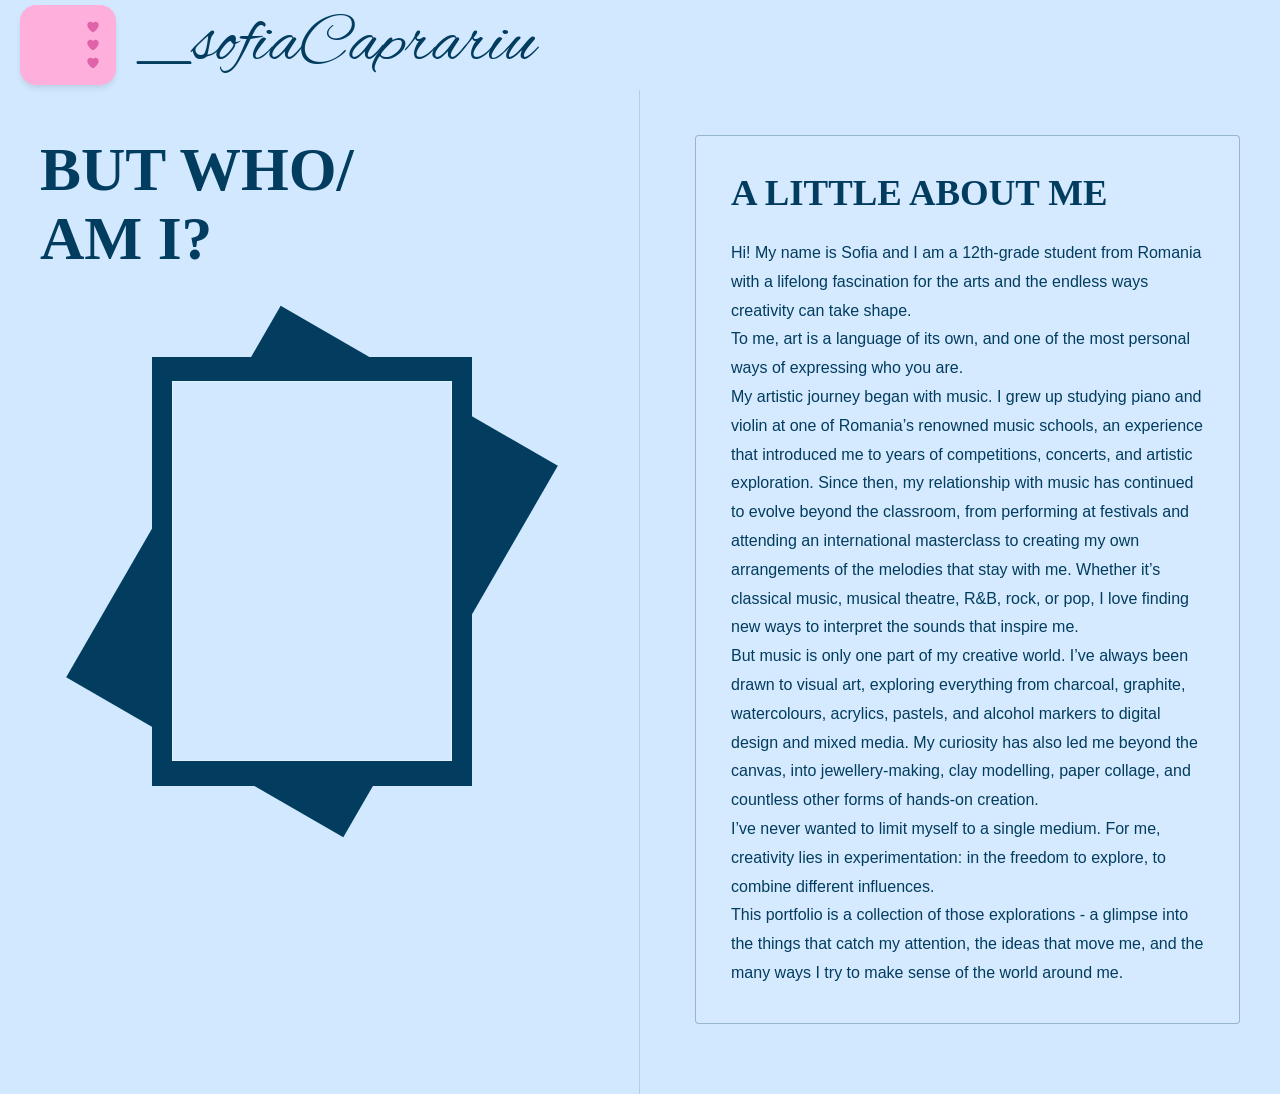
==== me.html @ ed1b7162 "Add portfolio website" ====
<!DOCTYPE html>
<html lang="ro">

<head>

    <meta charset="UTF-8">

    <meta name="viewport"
          content="width=device-width, initial-scale=1.0">

    <title>Me - Sofia Caprariu</title>

<link rel="stylesheet" href="style.css">
<link rel="stylesheet" href="menu.css">
</head>


<body>


    <!-- ==================================================
         HEADER
    ================================================== -->

    <div id="site-menu"></div>
    <!-- ==================================================
         ME CONTENT
    ================================================== -->

    <main class="me-page">


        <!-- STÂNGA -->

        <section class="me-left">


            <h1 class="me-question">

                BUT WHO/<span class="tab-space"></span><br>
                AM I?

            </h1>


            <!-- FRAME -->

            <div class="photo-frame">

                <!--
                    CÂND VREI SĂ PUI POZA,
                    o poți pune aici:

                    <img src="me.jpg" alt="Sofia">
                -->

                <div class="photo-placeholder">

                    <!-- POZA VA VENI AICI -->

                </div>

            </div>


        </section>


        <!-- DREAPTA -->

        <section class="me-right">


            <div class="introduction-box">

                <h2>
                    A LITTLE ABOUT ME
                </h2>


                <p>
                    Hi! My name is Sofia and I am a 12th-grade student from Romania with a lifelong fascination for the arts and the endless ways creativity can take shape.
                </p>
                <p>
                    To me, art is a language of its own, and one of the most personal ways of expressing who you are.
                </p>
                <p>
                    My artistic journey began with music. I grew up studying piano and violin at one of Romania’s renowned music schools, an experience that introduced me to years of competitions, concerts, and artistic exploration. Since then, my relationship with music has continued to evolve beyond the classroom, from performing at festivals and attending an international masterclass to creating my own arrangements of the melodies that stay with me. Whether it’s classical music, musical theatre, R&B, rock, or pop, I love finding new ways to interpret the sounds that inspire me.
                </p>
                <p>
                    But music is only one part of my creative world. I’ve always been drawn to visual art, exploring everything from charcoal, graphite, watercolours, acrylics, pastels, and alcohol markers to digital design and mixed media. My curiosity has also led me beyond the canvas, into jewellery-making, clay modelling, paper collage, and countless other forms of hands-on creation.
                </p>
                <p>
                    I’ve never wanted to limit myself to a single medium. For me, creativity lies in experimentation: in the freedom to explore, to combine different influences.
                </p>
                <p>
                    This portfolio is a collection of those explorations - a glimpse into the things that catch my attention, the ideas that move me, and the many ways I try to make sense of the world around me.
                </p>

            </div>


        </section>


    </main>

<script src="menu.js"></script>
</body>

</html>
---- style.css ----
@import url('https://fonts.googleapis.com/css2?family=Alex+Brush&display=swap');


/* ==================================================
   GENERAL
================================================== */

* {
    box-sizing: border-box;
}


body {

    margin: 0;

    padding: 0;

    background-color: #D1E8FF;

    font-family: Arial, Helvetica, sans-serif;

    color: #023C5E;

    overflow-x: hidden;

}


/* ==================================================
   HEADER
================================================== */

.google-header {

    display: flex;

    align-items: center;

    padding: 10px 20px;

    height: 90px;

    width: 100%;

    box-sizing: border-box;

}


/* ==================================================
   MENU CONTAINER
================================================== */

.menu-container {

    position: relative;

    width: 96px;

    flex-shrink: 0;

    transition: width 0.4s ease;

}


/*
   CÃ‚ND MENIUL SE DESCHIDE,
   SPAÈšIUL HEADER-ULUI CREÈ˜TE.
*/

.menu-container:has(.dropdown-menu.active) {

    width: 340px;

}


/* ==================================================
   HEART BUTTON
================================================== */

.heart-menu-btn {

    background-color: #FEAFDC;

    display: flex;

    align-items: center;

    justify-content: flex-end;

    padding-right: 16px;

    width: 96px;

    height: 80px;

    border-radius: 16px;

    border: none;

    box-shadow:
        0 4px 6px -1px rgba(0,0,0,0.1);

    cursor: pointer;

}


.heart-menu-btn:active {

    transform: scale(0.95);

}


.heart-stack {

    display: flex;

    flex-direction: column;

    gap: 4px;

}


.heart-icon {

    width: 14px;

    height: 14px;

    fill: #DF63A9;

}


/* ==================================================
   MAIN MENU
================================================== */

.dropdown-menu {

    display: none;

    position: absolute;

    left: 0;

    top: 88px;

    width: 320px;

    padding: 8px;

    background-color: #FFD4EC;

    border: 1px solid #fbcfe8;

    border-radius: 16px;

    box-shadow:
        0 10px 15px -3px rgba(0,0,0,0.1);

    z-index: 100;

    flex-direction: column;

    gap: 4px;

}


.dropdown-menu.active {

    display: flex;

}


/* ==================================================
   MAIN MENU BUTTONS
================================================== */

.menu-item {

    display: flex;

    align-items: center;

    justify-content: space-between;

    width: 100%;

    padding: 10px 16px;

    border: none;

    border-radius: 12px;

    background-color: transparent;

    color: #831843;

    font-family: Arial, Helvetica, sans-serif;

    font-size: 14px;

    font-weight: 500;

    letter-spacing: 1px;

    text-decoration: none;

    text-align: left;

    cursor: pointer;

}


.menu-item:hover {

    background-color: rgba(255,255,255,0.4);

}


.heart-icon-small {

    width: 14px;

    height: 14px;

    fill: #DF63A9;

    flex-shrink: 0;

}


/* ==================================================
   ART WRAPPER
================================================== */

.art-menu-wrapper {

    position: relative;

}


/* ==================================================
   ART SUBMENU
================================================== */

.art-submenu {

    display: none;

    position: absolute;

    left: calc(100% + 25px);

    top: -35px;

    z-index: 200;

}


.art-submenu.active {

    display: flex;

    align-items: center;

}


/* =====================================================
   ART THINKING BUBBLES
   ===================================================== */

.art-menu-wrapper {
    position: relative;
}


.thinking-bubbles {
    position: absolute;

    left: 190px;
    top: 10px;

    width: 330px;
    height: 220px;

    display: none;

    pointer-events: none;

    z-index: 100;
}


.thinking-bubbles.active {
    display: block;
}


/* fiecare bulÄƒ */

.thinking-bubble {
    position: absolute;

    border-radius: 50%;

    background: rgba(255,255,255,0.12);

    border: 1px solid rgba(254,175,220,0.75);

    pointer-events: auto;

    box-sizing: border-box;
}


/* cea mai micÄƒ - JOS */

.bubble-1 {

    width: 34px;
    height: 34px;

    left: 0;
    bottom: 5px;
}


/* a doua - mai sus È™i mai mare */

.bubble-2 {

    width: 54px;
    height: 54px;

    left: 55px;
    bottom: 42px;

    opacity: 0.8;
}


/* ultima - cea mai mare, lÃ¢ngÄƒ meniu */

.bubble-3 {

    width: 78px;
    height: 78px;

    left: 125px;
    bottom: 92px;
}


/* arcul roz din interior */

.bubble-arc {

    position: absolute;

    width: 80%;
    height: 80%;

    left: 10%;
    top: 10%;

    border-radius: 50%;

    border: 1px solid transparent;

    border-top-color: #FEAFDC;
    border-left-color: #FEAFDC;

    transform: rotate(-25deg);

    box-sizing: border-box;
}


/* mini meniul */

.art-mini-menu {

    position: absolute;

    left: 205px;
    bottom: 45px;

    width: 190px;

    padding: 7px;

    background: #FFD4EC;

    border: 1px solid #fbcfe8;

    border-radius: 16px;

    display: flex;

    flex-direction: column;

    gap: 3px;

    pointer-events: auto;

    box-shadow:
        0 10px 25px rgba(0,0,0,0.12);
}


.mini-menu-item {

    display: flex;

    justify-content: space-between;

    align-items: center;

    padding: 10px 13px;

    border-radius: 11px;

    text-decoration: none;

    color: #831843;

    font-family: Arial, Helvetica, sans-serif;

    font-size: 12px;

    font-weight: 300;

    letter-spacing: 1px;

    transition: background 0.2s ease;
}


.mini-menu-item:hover {

    background: rgba(255,255,255,0.45);

}


/* ==================================================
   ART TABLE
================================================== */

.art-table {

    width: 225px;

    padding: 8px;

    background-color: rgba(255,212,236,0.95);

    border: 1px solid #fbcfe8;

    border-radius: 16px;

    box-shadow:
        0 10px 15px -3px rgba(0,0,0,0.08);

}


/* ==================================================
   ART ITEMS
================================================== */

.art-item {

    display: flex;

    align-items: center;

    justify-content: space-between;

    width: 100%;

    padding: 11px 14px;

    border-radius: 11px;

    color: #831843;

    font-family: Arial, Helvetica, sans-serif;

    font-size: 13px;

    font-weight: 300;

    letter-spacing: 1.5px;

    text-decoration: none;

}


.art-item:hover {

    background-color: rgba(255,255,255,0.45);

}


/* ==================================================
   HEADER TITLE
================================================== */

.header-title {

    flex-grow: 1;

    color: #023C5E;

    font-family: "Alex Brush", cursive;

    font-size: 5.5vw;

    line-height: 90px;

    text-align: justify;

    text-align-last: justify;

    padding-left: 20px;

    white-space: nowrap;

    user-select: none;

    transition: all 0.4s ease;

}


/* ==================================================
   HOMEPAGE HERO
================================================== */

.hero-container {

    position: relative;

    width: 100%;

    min-height: calc(100vh - 90px);

    padding: 55px 40px 55px 40px;

    display: flex;

    flex-direction: column;

    justify-content: space-between;

    transition: all 0.45s ease;

}


/* ==================================================
   WHAT ARE WE WITHOUT ART
================================================== */

.hero-title {

    font-family: "Times New Roman", Times, serif;

    font-weight: bold;

    color: #023C5E;

    /*
       MAI MARE.
    */

    font-size: clamp(5rem, 7.2vw, 8.5rem);

    /*
       MAI MULT SPAÈšIU ÃŽNTRE RÃ‚NDURI.
    */

    line-height: 1.18;

    letter-spacing: 1px;

    margin: 0;

    width: 78%;

    text-transform: uppercase;

    text-align: left;

    z-index: 10;

    transition:
        transform 0.45s ease,
        font-size 0.45s ease,
        width 0.45s ease;

}


/*
   CÃ‚ND MENIUL ESTE DESCHIS:

   - se mutÄƒ spre dreapta
   - se micÈ™oreazÄƒ puÈ›in
   - are mai puÈ›in spaÈ›iu disponibil
   - nu mai poate fi acoperit de meniu
*/

.hero-container.menu-open .hero-title {

    transform: translateX(300px);

    width: calc(100% - 340px);

    font-size: clamp(3.8rem, 5.5vw, 6.5rem);

}


/* ==================================================
   CREATIVE PORTFOLIO
================================================== */

.hero-subtitle {

    align-self: flex-end;

    margin-top: 40px;

    color: #023C5E;

    font-family: Arial, Helvetica, sans-serif;

    font-size: 1.5rem;

    font-weight: 300;

    letter-spacing: 6px;

    text-align: right;

    z-index: 10;

}


/* ==================================================
   INNER PAGES
================================================== */

.inner-page {

    min-height: calc(100vh - 90px);

    padding: 70px 40px;

    color: #023C5E;

}


.inner-page h1 {

    font-family: "Times New Roman", Times, serif;

    font-size: 5rem;

    margin: 0 0 25px 0;

}


.inner-page p {

    font-size: 1.1rem;

    font-weight: 300;

    letter-spacing: 2px;

}


/* ==================================================
   ME PAGE
================================================== */

.me-page {

    min-height: calc(100vh - 90px);

    display: grid;

    grid-template-columns: 1fr 1fr;

    width: 100%;

}


/* ==================================================
   LEFT SIDE
================================================== */

.me-left {

    padding: 45px 55px 70px 40px;

    border-right: 1px solid rgba(2,60,94,0.15);

}


/* TITLUL */

.me-question {

    font-family: "Times New Roman", Times, serif;

    font-weight: bold;

    color: #023C5E;

    font-size: clamp(3rem, 4.8vw, 5.8rem);

    line-height: 1.12;

    margin: 0 0 55px 0;

    text-transform: uppercase;

}


/* TAB SPATIU */

.me-question .tab-space {

    display: inline-block;

    width: 1.3em;

}


/* ==================================================
   PHOTO FRAME
================================================== */

.photo-frame {

    position: relative;

    width: min(390px, 85%);

    aspect-ratio: 4 / 5;

    margin: 0 auto;

}


/*
   DREPTUNGHIUL DIN SPATE
*/

.photo-frame::before {

    content: "";

    position: absolute;

    width: 82%;

    height: 88%;

    left: 9%;

    top: 6%;

    background-color: #023C5E;

    transform: rotate(30deg);

    z-index: 1;

}


/*
   DREPTUNGHIUL DIN FAÈšÄ‚
*/

.photo-frame::after {

    content: "";

    position: absolute;

    width: 82%;

    height: 88%;

    left: 9%;

    top: 6%;

    background-color: #023C5E;

    z-index: 2;

}


/*
   ZONA UNDE VEI PUNE POZA

   momentan este goalÄƒ.
*/

.photo-placeholder {

    position: absolute;

    width: 72%;

    height: 78%;

    left: 14%;

    top: 11%;

    background-color: #D1E8FF;

    border: 1px solid rgba(255,255,255,0.35);

    z-index: 3;

    overflow: hidden;

}


.photo-placeholder img {

    width: 100%;

    height: 100%;

    object-fit: cover;

}


/* ==================================================
   RIGHT SIDE
================================================== */

.me-right {

    padding: 45px 40px 70px 55px;

    display: flex;

    align-items: flex-start;

}


/*
   TEXT BOX
*/

.introduction-box {

    width: 100%;

    max-width: 650px;

    min-height: 420px;

    padding: 35px;

    border: 1px solid rgba(2,60,94,0.3);

    background-color: rgba(255,255,255,0.12);

    border-radius: 4px;

}


/*
   Titlul din text box
*/

.introduction-box h2 {

    margin: 0 0 25px 0;

    font-family: "Times New Roman", Times, serif;

    font-size: 2.3rem;

    text-transform: uppercase;

    color: #023C5E;

}


/*
   AICI ÃŽÈšI SCRII INTRODUCEREA
*/

.introduction-box p {

    margin: 0;

    font-family: Arial, Helvetica, sans-serif;

    font-size: 1rem;

    line-height: 1.8;

    font-weight: 300;
  color: #023C5E;

}


/* ==================================================
   TABLET
================================================== */

@media (max-width: 1000px) {

    .hero-title {

        font-size: 6rem;

    }

    .hero-container.menu-open .hero-title {

        transform: translateX(280px);

        width: calc(100% - 310px);

        font-size: 4.3rem;

    }


    .me-left {

        padding-right: 35px;

    }


    .me-right {

        padding-left: 35px;

    }

}


/* ==================================================
   MOBILE
================================================== */

@media (max-width: 700px) {


    .google-header {

        padding: 10px 15px;

    }


    .header-title {

        font-size: 9vw;

        padding-left: 12px;

    }


    /*
       Pe telefon meniul nu mai poate
       Ã®mpinge tot hero-ul atÃ¢t de mult.
    */

    .menu-container:has(.dropdown-menu.active) {

        width: 280px;

    }


    .dropdown-menu {

        width: 265px;

    }


    .hero-container {

        padding: 40px 25px;

    }


    .hero-title {

        width: 100%;

        font-size: 4rem;

    }


    .hero-container.menu-open .hero-title {

        transform: translateX(0);

        width: 100%;

        font-size: 3.2rem;

        margin-top: 330px;

    }


    /*
       Submeniul Art pe telefon
    */

    .art-submenu {

        position: relative;

        left: 0;

        top: 0;

        margin-left: 15px;

        margin-top: 10px;

    }


    .thinking-bubbles {

        width: 65px;

        height: 150px;

    }


    .bubble-1 {

        left: 0;

    }


    .bubble-2 {

        left: 18px;

    }


    .bubble-3 {

        left: 36px;

    }


    /*
       ME DEVINE O SINGURÄ‚ COLOANÄ‚
    */

    .me-page {

        grid-template-columns: 1fr;

    }


    .me-left {

        border-right: none;

        border-bottom: 1px solid rgba(2,60,94,0.15);

        padding: 40px 25px 60px;

    }


    .me-right {

        padding: 50px 25px 70px;

    }


    .me-question {

        font-size: 3.2rem;

        margin-bottom: 45px;

    }


    .photo-frame {

        width: min(340px, 90%);

    }


    .introduction-box {

        min-height: 350px;

        padding: 25px;

    }

}

/* =========================
   ART THINKING BUBBLES
   ========================= */

.art-menu-wrapper {
    position: relative;
}

.thinking-bubbles {
    position: absolute;
    left: 190px;
    top: -5px;
    width: 340px;
    height: 145px;
    display: none;
    pointer-events: none;
    z-index: 500;
}

.thinking-bubbles.active {
    display: block;
}

.thinking-bubble {
    position: absolute;
    border-radius: 50%;
    background: rgba(255,255,255,0.10);
    border: 1px solid rgba(254,175,220,0.8);
    box-sizing: border-box;
    pointer-events: none;
}

/* smallest bubble - closest to ART */

.bubble-1 {
    width: 17px;
    height: 17px;
    left: 100px;
    top: 75px;
}

/* middle bubble */

.bubble-2 {
    width: 25px;
    height: 25px;
    left: 135px;
    top: 47px;
    opacity: 0.8;
}

/* biggest bubble - closest to submenu */

.bubble-3 {
    width: 35px;
    height: 35px;
    left: 170px;
    top: 18px;
}

/* pink arc inside every bubble */

.bubble-arc {
    position: absolute;
    width: 80%;
    height: 80%;
    left: 10%;
    top: 10%;
    border-radius: 50%;
    border: 1px solid transparent;
    border-top-color: #FEAFDC;
    border-left-color: #FEAFDC;
    transform: rotate(-25deg);
    box-sizing: border-box;
}

/* ART mini menu */

.art-mini-menu {
    position: absolute;
    left: 205px;
    top: 0;
    bottom: auto;
    width: 190px;
    padding: 7px;
    background: #FFD4EC;
    border: 1px solid #fbcfe8;
    border-radius: 16px;

    display: flex;
    flex-direction: column;
    gap: 3px;

    pointer-events: auto;

    box-shadow: 0 10px 25px rgba(0,0,0,0.12);
    z-index: 510;
}
---- menu.css ----
/* ==================================================
   COMMON HEADER
================================================== */

.google-header {

    position: relative;

    width: 100%;

    min-height: 90px;

    display: flex;

    align-items: flex-start;

    justify-content: space-between;

    padding: 16px;

    box-sizing: border-box;

    z-index: 20000;

}


/* ==================================================
   MENU CONTAINER
================================================== */

.menu-container {

    position: relative;

    z-index: 30000;

}


/* ==================================================
   MENU BUTTON
================================================== */

.heart-menu-btn {

    width: 96px;

    height: 80px;

    border: none;

    border-radius: 16px;

    background-color: #FEAFDC;

    padding-right: 16px;

    display: flex;

    justify-content: flex-end;

    align-items: center;

    cursor: pointer;

}


/* ==================================================
   THREE HEARTS
================================================== */

.heart-stack {
    display: flex;
    flex-direction: column;
    align-items: center;
    justify-content: center;
    gap: 4px;
}

.heart-icon {
    width: 14px;
    height: 14px;
    fill: #DF63A9;
    flex-shrink: 0;
}



/* ==================================================
   MAIN DROPDOWN
================================================== */

.dropdown-menu {

    position: absolute;

    top: 88px;

    left: 0;

    width: 224px;

    padding: 8px;

    box-sizing: border-box;

    background-color: #FFD4EC;

    border: 1px solid #fbcfe8;

    border-radius: 16px;

    display: none;

    flex-direction: column;

    gap: 4px;

    z-index: 30000;

}


.dropdown-menu.active {

    display: flex;

}


/* ==================================================
   MAIN MENU ITEMS
================================================== */

.menu-item {
    width: 100%;
    min-height: 38px;
    box-sizing: border-box;

    padding: 9px 13px;

    border-radius: 11px;
    border: none;

    display: flex;
    align-items: center;
    justify-content: space-between;

    background: transparent;

    color: #831843;

    font-family: Arial, Helvetica, sans-serif;
    font-size: 14px;
    font-weight: 500;

    text-decoration: none;

    cursor: pointer;
}


.menu-item:hover {

    background-color: rgba(255,255,255,0.4);

}


/* ==================================================
   SMALL HEARTS
================================================== */

.heart-icon-small {
    width: 14px;
    height: 14px;
    min-width: 14px;
    min-height: 14px;
    fill: #DF63A9;
    flex-shrink: 0;
}


/* ==================================================
   ART WRAPPER
================================================== */

.art-menu-wrapper {

    position: relative;

}


/* ==================================================
   THINKING BUBBLES
================================================== */

.thinking-bubbles {

    position: absolute;

    left: 224px;

    top: 70px;

    width: 205px;

    height: 100px;

    display: none;

    pointer-events: none;

    z-index: 31000;

}


.thinking-bubbles.active {

    display: block;

}


/* ==================================================
   BUBBLES
================================================== */

.thinking-bubble {

    position: absolute;

    border-radius: 50%;

    background: rgba(255,255,255,0.12);

    border: 1px solid rgba(254,175,220,0.75);

    box-sizing: border-box;

    pointer-events: auto;

}


.bubble-1 {

    width: 14px;

    height: 14px;

    left: 2px;

    top: 70px;

}


.bubble-2 {

    width: 21px;

    height: 21px;

    left: 32px;

    top: 47px;

    opacity: 0.8;

}


.bubble-3 {

    width: 29px;

    height: 29px;

    left: 66px;

    top: 20px;

}


/* ==================================================
   PINK ARC INSIDE BUBBLES
================================================== */

.bubble-arc {

    position: absolute;

    width: 80%;

    height: 80%;

    left: 10%;

    top: 10%;

    border-radius: 50%;

    border: 1px solid transparent;

    border-top-color: #FEAFDC;

    border-left-color: #FEAFDC;

    transform: rotate(-25deg);

    box-sizing: border-box;

}


/* ==================================================
   ART MINI MENU
================================================== */

.art-mini-menu {

    position: absolute;

    left: 102px;

    top: 0;

    width: 190px;

    padding: 7px;

    box-sizing: border-box;

    background: #FFD4EC;

    border: 1px solid #fbcfe8;

    border-radius: 16px;

    display: flex;

    flex-direction: column;

    gap: 3px;

    pointer-events: auto;

    box-shadow: 0 10px 25px rgba(0,0,0,0.12);

}


/* ==================================================
   ART MINI MENU ITEMS
================================================== */

.mini-menu-item {

    display: flex;

    justify-content: space-between;

    align-items: center;

    padding: 9px 13px;

    border-radius: 11px;

    text-decoration: none;

    color: #831843;

    font-family: Arial, Helvetica, sans-serif;

    font-size: 13px;

    font-weight: 500;

}


.mini-menu-item:hover {

    background-color: rgba(255,255,255,0.4);

}


/* ==================================================
   HEADER TITLE
================================================== */

.header-title {

    color: #023C5E;

    font-family: "Alex Brush", cursive;

    font-size: 42px;

    line-height: 1;

    padding-top: 8px;

    padding-right: 10px;

}


/* ==================================================
   MUSIC PAGE
   MENU MUST STAY ABOVE SIDEBAR
================================================== */

.music-page .google-header {

    position: relative;

    z-index: 20000;

}


.music-page .menu-container {

    position: relative;

    z-index: 30000;

}


.music-page .dropdown-menu {

    z-index: 30000;

}


.music-page .thinking-bubbles {

    z-index: 31000;

}


/* ==================================================
   MOBILE
================================================== */

@media (max-width: 700px) {

    .header-title {

        font-size: 32px;

    }

    .heart-menu-btn {

        width: 80px;

        height: 70px;

    }

    .dropdown-menu {

        width: 224px;

    }

    .thinking-bubbles {

        left: 190px;

        top: 65px;

    }
}


/* ==================================================
   FINAL ART MENU POSITION
   SAME POSITION ON EVERY PAGE
================================================== */

.thinking-bubbles {
    top: 0 !important;
    left: 224px !important;
}


/* mini menu stays aligned with ART */

.art-mini-menu {
    top: 0 !important;
    left: 102px !important;
    bottom: auto !important;
}


/* keep the bubbles exactly the same size */

.bubble-1 {
    width: 14px !important;
    height: 14px !important;
    left: 2px !important;
    top: 70px !important;
    bottom: auto !important;
}

.bubble-2 {
    width: 21px !important;
    height: 21px !important;
    left: 32px !important;
    top: 47px !important;
    bottom: auto !important;
    opacity: 0.8;
}

.bubble-3 {
    width: 29px !important;
    height: 29px !important;
    left: 66px !important;
    top: 20px !important;
    bottom: auto !important;
}


/* ==================================================
   FINAL SHARED HEADER
   These rules keep the header consistent on every page.
   The title uses the same scale as the original homepage.
================================================== */

.google-header {
    position: relative;
    display: flex;
    align-items: center;
    justify-content: space-between;
    width: 100%;
    height: 90px;
    min-height: 90px;
    padding: 10px 20px;
    box-sizing: border-box;
    z-index: 20000;
}

.menu-container {
    position: relative;
    width: 96px;
    flex: 0 0 96px;
    transition: width 0.4s ease;
    z-index: 30000;
}

.menu-container:has(.dropdown-menu.active) {
    width: 340px;
    flex-basis: 340px;
}

.header-title {
    flex-grow: 1;
    min-width: 0;
    color: #023C5E;
    font-family: "Alex Brush", cursive;
    font-size: 5.5vw;
    line-height: 90px;
    text-align: justify;
    text-align-last: justify;
    padding-left: 20px;
    padding-right: 0;
    padding-top: 0;
    white-space: nowrap;
    user-select: none;
    transition: all 0.4s ease;
}

@media (max-width: 700px) {
    .google-header {
        padding: 10px 15px;
    }

    .header-title {
        font-size: 9vw;
        line-height: 1;
        padding-left: 12px;
    }

    .menu-container:has(.dropdown-menu.active) {
        width: 280px;
        flex-basis: 280px;
    }

    .dropdown-menu {
        width: 265px;
    }
}
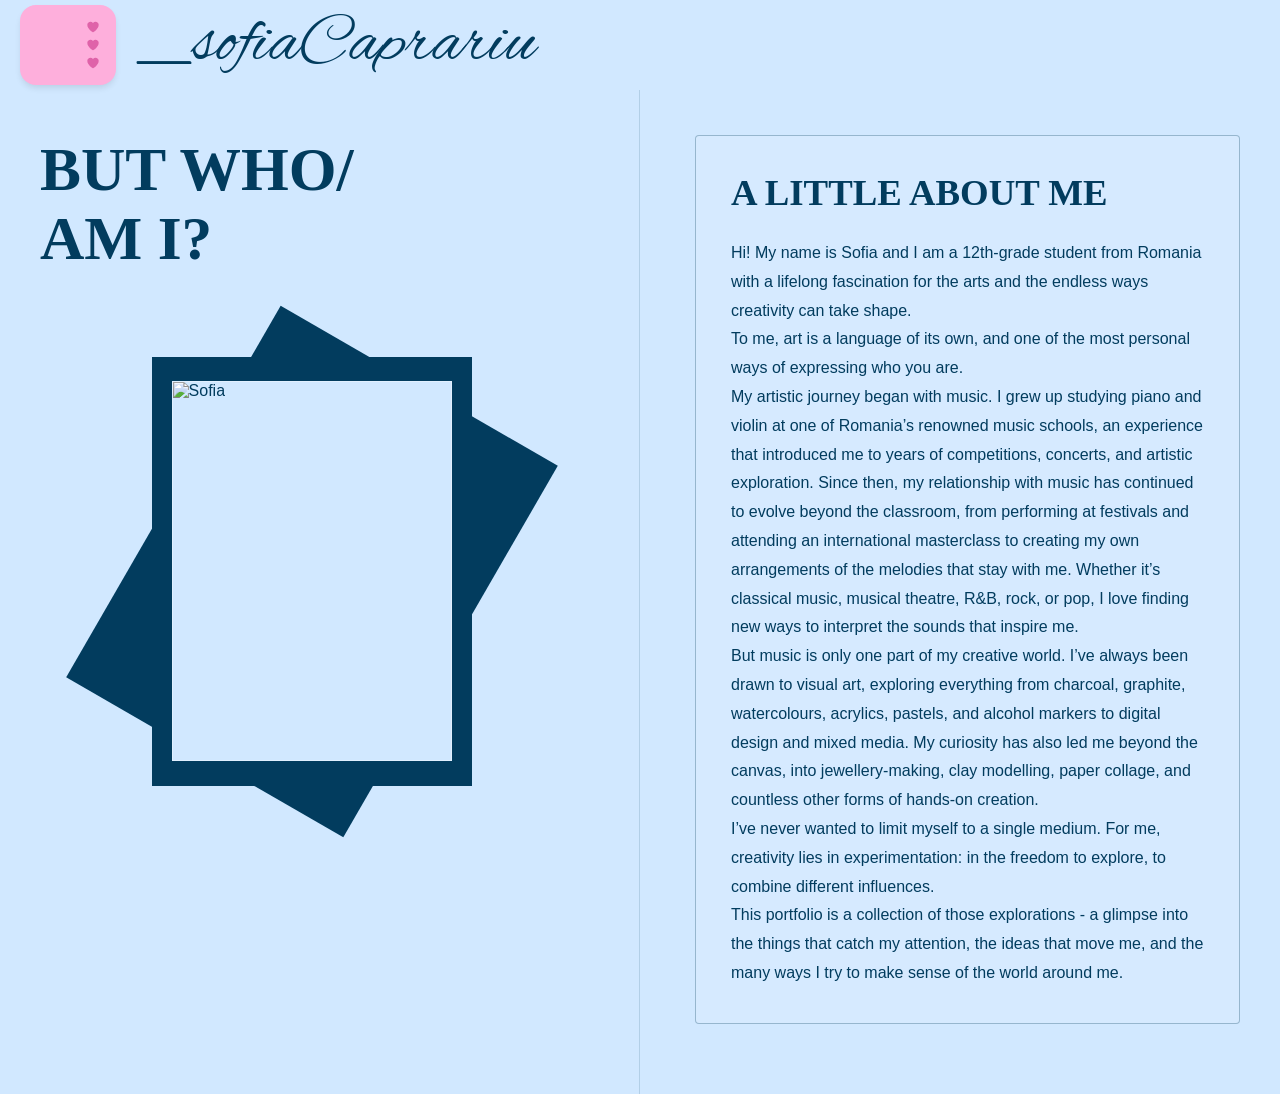
==== commit 706dd194: "Update me.html" ====
--- a/me.html
+++ b/me.html
@@ -47,23 +47,15 @@
 
             <div class="photo-frame">
 
-                <!--
-                    CÂND VREI SĂ PUI POZA,
-                    o poți pune aici:
-
-                    <img src="me.jpg" alt="Sofia">
-                -->
-
                 <div class="photo-placeholder">
-
-                    <!-- POZA VA VENI AICI -->
-
+                    <img src="assets/image/me.jpg" alt="Sofia">
                 </div>
 
             </div>
 
 
-        </section>
+
+                    </section>
 
 
         <!-- DREAPTA -->
@@ -108,4 +100,4 @@
 <script src="menu.js"></script>
 </body>
 
-</html>+</html>
